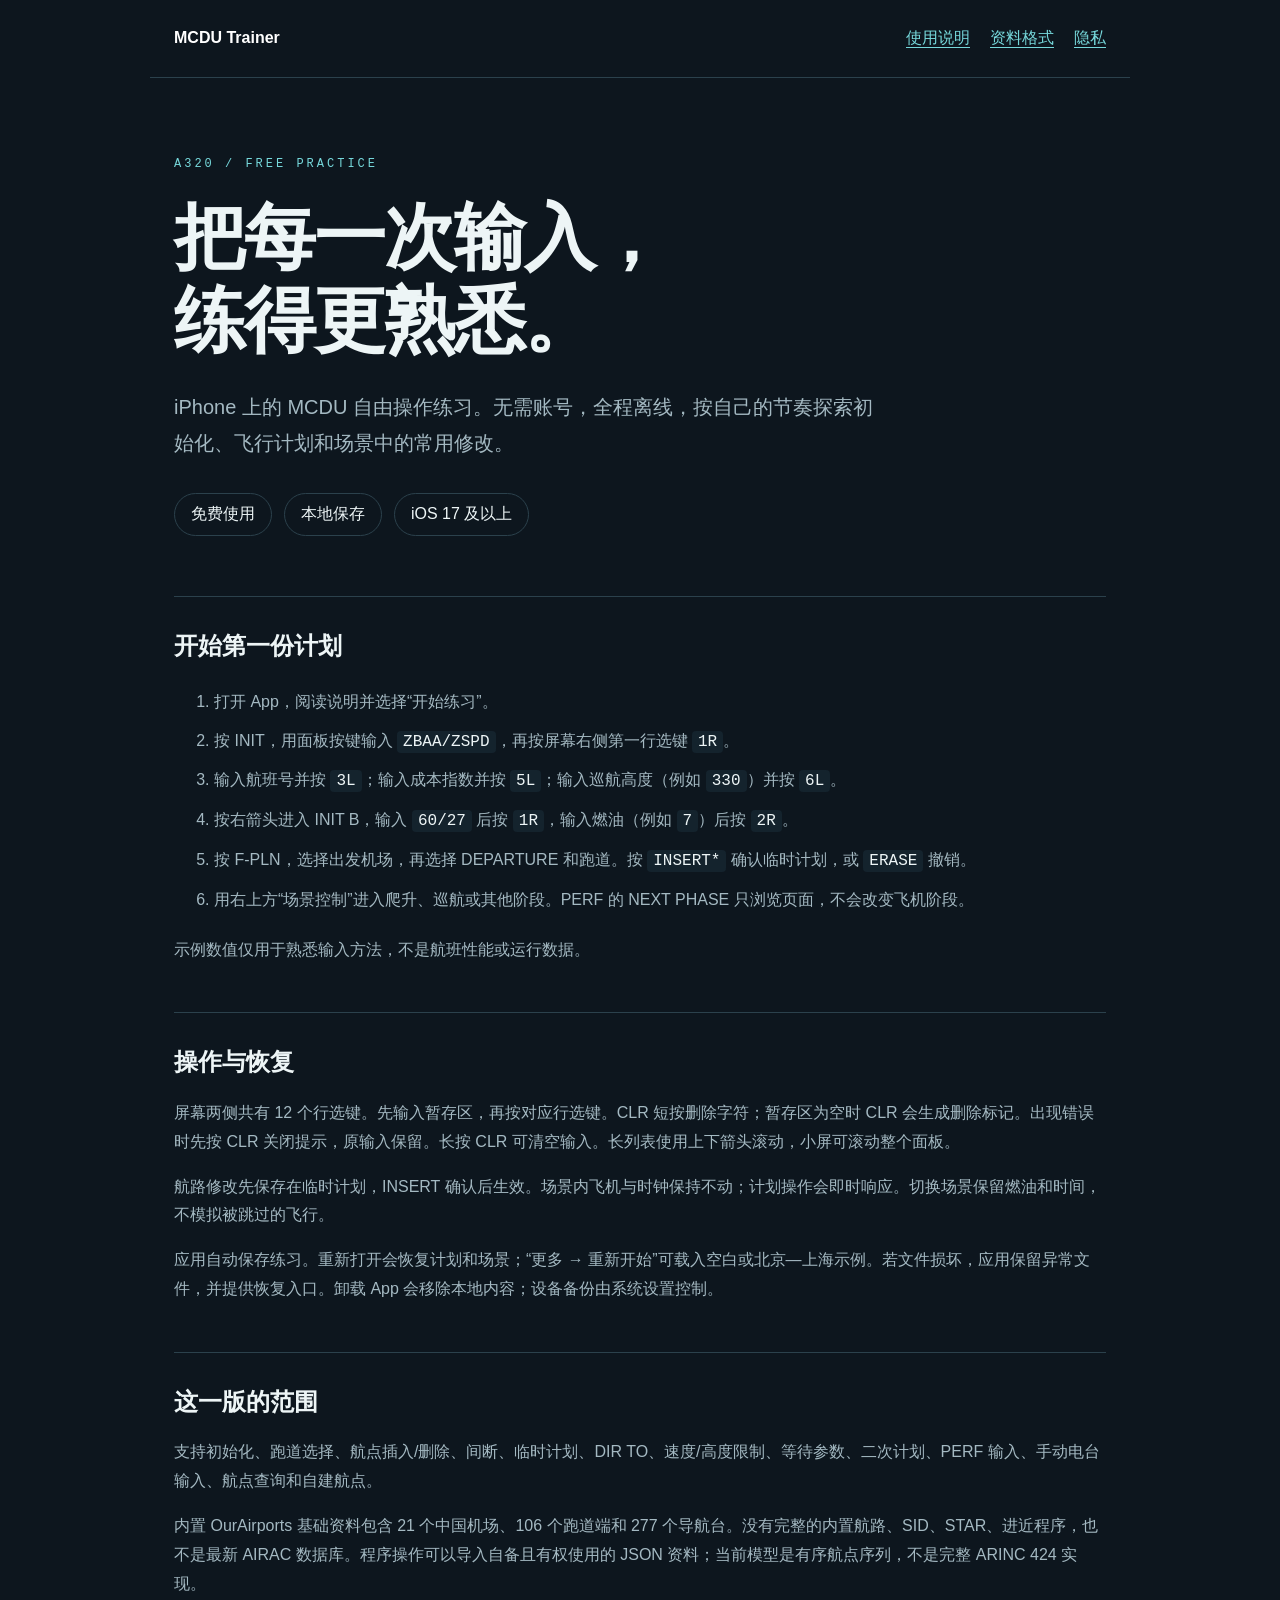
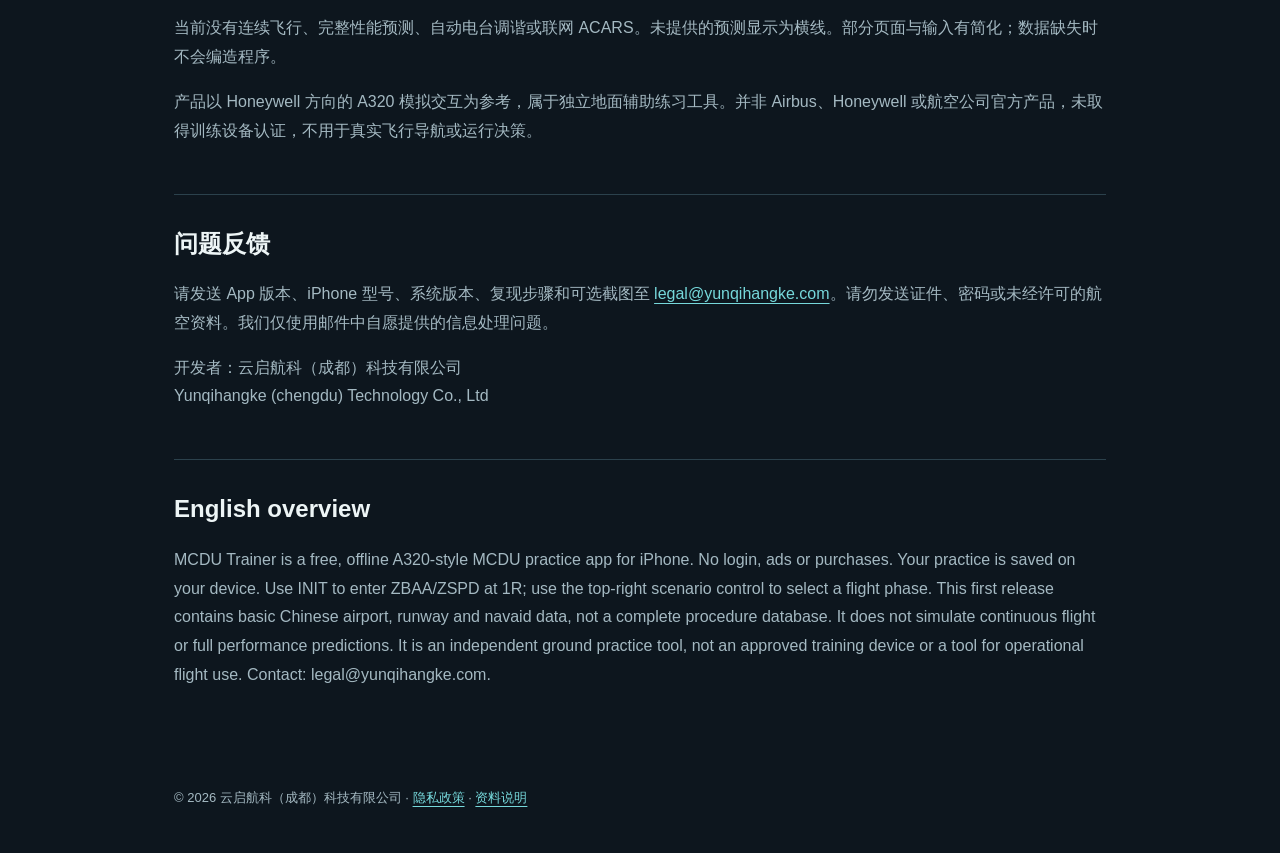
==== index.html @ 1fb32c71 "Publish MCDU Trainer support and privacy documentation" ====
<!doctype html><html lang="zh-CN"><meta charset="utf-8"><meta name="viewport" content="width=device-width,initial-scale=1"><title>MCDU Trainer · 使用与支持</title><link rel="stylesheet" href="style.css"><body>
<header><a href="./">MCDU Trainer</a><nav><a href="#start">使用说明</a><a href="data.html">资料格式</a><a href="privacy.html">隐私</a></nav></header>
<main><p class="eyebrow">A320 / FREE PRACTICE</p><h1>把每一次输入，<br>练得更熟悉。</h1><p class="lead">iPhone 上的 MCDU 自由操作练习。无需账号，全程离线，按自己的节奏探索初始化、飞行计划和场景中的常用修改。</p>
<div class="facts"><span>免费使用</span><span>本地保存</span><span>iOS 17 及以上</span></div>
<section id="start"><h2>开始第一份计划</h2><ol><li>打开 App，阅读说明并选择“开始练习”。</li><li>按 INIT，用面板按键输入 <code>ZBAA/ZSPD</code>，再按屏幕右侧第一行选键 <code>1R</code>。</li><li>输入航班号并按 <code>3L</code>；输入成本指数并按 <code>5L</code>；输入巡航高度（例如 <code>330</code>）并按 <code>6L</code>。</li><li>按右箭头进入 INIT B，输入 <code>60/27</code> 后按 <code>1R</code>，输入燃油（例如 <code>7</code>）后按 <code>2R</code>。</li><li>按 F-PLN，选择出发机场，再选择 DEPARTURE 和跑道。按 <code>INSERT*</code> 确认临时计划，或 <code>ERASE</code> 撤销。</li><li>用右上方“场景控制”进入爬升、巡航或其他阶段。PERF 的 NEXT PHASE 只浏览页面，不会改变飞机阶段。</li></ol><p>示例数值仅用于熟悉输入方法，不是航班性能或运行数据。</p></section>
<section><h2>操作与恢复</h2><p>屏幕两侧共有 12 个行选键。先输入暂存区，再按对应行选键。CLR 短按删除字符；暂存区为空时 CLR 会生成删除标记。出现错误时先按 CLR 关闭提示，原输入保留。长按 CLR 可清空输入。长列表使用上下箭头滚动，小屏可滚动整个面板。</p><p>航路修改先保存在临时计划，INSERT 确认后生效。场景内飞机与时钟保持不动；计划操作会即时响应。切换场景保留燃油和时间，不模拟被跳过的飞行。</p><p>应用自动保存练习。重新打开会恢复计划和场景；“更多 → 重新开始”可载入空白或北京—上海示例。若文件损坏，应用保留异常文件，并提供恢复入口。卸载 App 会移除本地内容；设备备份由系统设置控制。</p></section>
<section><h2>这一版的范围</h2><p>支持初始化、跑道选择、航点插入/删除、间断、临时计划、DIR TO、速度/高度限制、等待参数、二次计划、PERF 输入、手动电台输入、航点查询和自建航点。</p><p>内置 OurAirports 基础资料包含 21 个中国机场、106 个跑道端和 277 个导航台。没有完整的内置航路、SID、STAR、进近程序，也不是最新 AIRAC 数据库。程序操作可以导入自备且有权使用的 JSON 资料；当前模型是有序航点序列，不是完整 ARINC 424 实现。</p><p>当前没有连续飞行、完整性能预测、自动电台调谐或联网 ACARS。未提供的预测显示为横线。部分页面与输入有简化；数据缺失时不会编造程序。</p><p>产品以 Honeywell 方向的 A320 模拟交互为参考，属于独立地面辅助练习工具。并非 Airbus、Honeywell 或航空公司官方产品，未取得训练设备认证，不用于真实飞行导航或运行决策。</p></section>
<section><h2>问题反馈</h2><p>请发送 App 版本、iPhone 型号、系统版本、复现步骤和可选截图至 <a href="mailto:legal@yunqihangke.com">legal@yunqihangke.com</a>。请勿发送证件、密码或未经许可的航空资料。我们仅使用邮件中自愿提供的信息处理问题。</p><p>开发者：云启航科（成都）科技有限公司<br>Yunqihangke (chengdu) Technology Co., Ltd</p></section>
<section lang="en"><h2>English overview</h2><p>MCDU Trainer is a free, offline A320-style MCDU practice app for iPhone. No login, ads or purchases. Your practice is saved on your device. Use INIT to enter ZBAA/ZSPD at 1R; use the top-right scenario control to select a flight phase. This first release contains basic Chinese airport, runway and navaid data, not a complete procedure database. It does not simulate continuous flight or full performance predictions. It is an independent ground practice tool, not an approved training device or a tool for operational flight use. Contact: legal@yunqihangke.com.</p></section>
</main><footer>© 2026 云启航科（成都）科技有限公司 · <a href="privacy.html">隐私政策</a> · <a href="sources.html">资料说明</a></footer></body></html>
---- style.css ----
:root{color-scheme:dark;--bg:#0d161e;--panel:#14232d;--text:#edf5f6;--dim:#a4b9c2;--line:#2b414c;--accent:#76d8db}*{box-sizing:border-box}html{scroll-behavior:smooth}body{margin:0;background:var(--bg);color:var(--text);font:16px/1.8 -apple-system,BlinkMacSystemFont,"Segoe UI",sans-serif}header,main,footer{max-width:980px;margin:auto;padding:24px}header{display:flex;gap:24px;justify-content:space-between;border-bottom:1px solid var(--line)}header>a{font-weight:750;color:white;text-decoration:none}nav{display:flex;gap:20px}a{color:var(--accent);text-underline-offset:4px}h1{font-size:clamp(38px,7vw,72px);line-height:1.15;letter-spacing:-2px;margin:20px 0 28px}h2{font-size:24px;line-height:1.4;margin:0 0 20px}.eyebrow{letter-spacing:3px;color:var(--accent);font:12px/2 ui-monospace,monospace;margin-top:50px}.lead{font-size:20px;max-width:700px;color:var(--dim)}.facts{display:flex;flex-wrap:wrap;gap:12px;margin:32px 0 60px}.facts span{padding:6px 16px;border:1px solid var(--line);border-radius:100px}section{padding:32px 0;border-top:1px solid var(--line)}p,li{color:var(--dim)}li{padding:5px 0}code{background:var(--panel);padding:2px 6px;border-radius:4px;color:var(--text)}pre{overflow:auto;background:var(--panel);padding:24px;border-radius:12px;font:13px/1.7 ui-monospace,monospace}footer{font-size:13px;color:var(--dim);padding-bottom:48px}table{border-collapse:collapse;width:100%;font-size:14px}td,th{padding:12px;text-align:left;border:1px solid var(--line)}@media(max-width:560px){header{display:block}nav{margin-top:12px;font-size:14px}main{padding-top:8px}h1{letter-spacing:-1px}.eyebrow{margin-top:28px}}
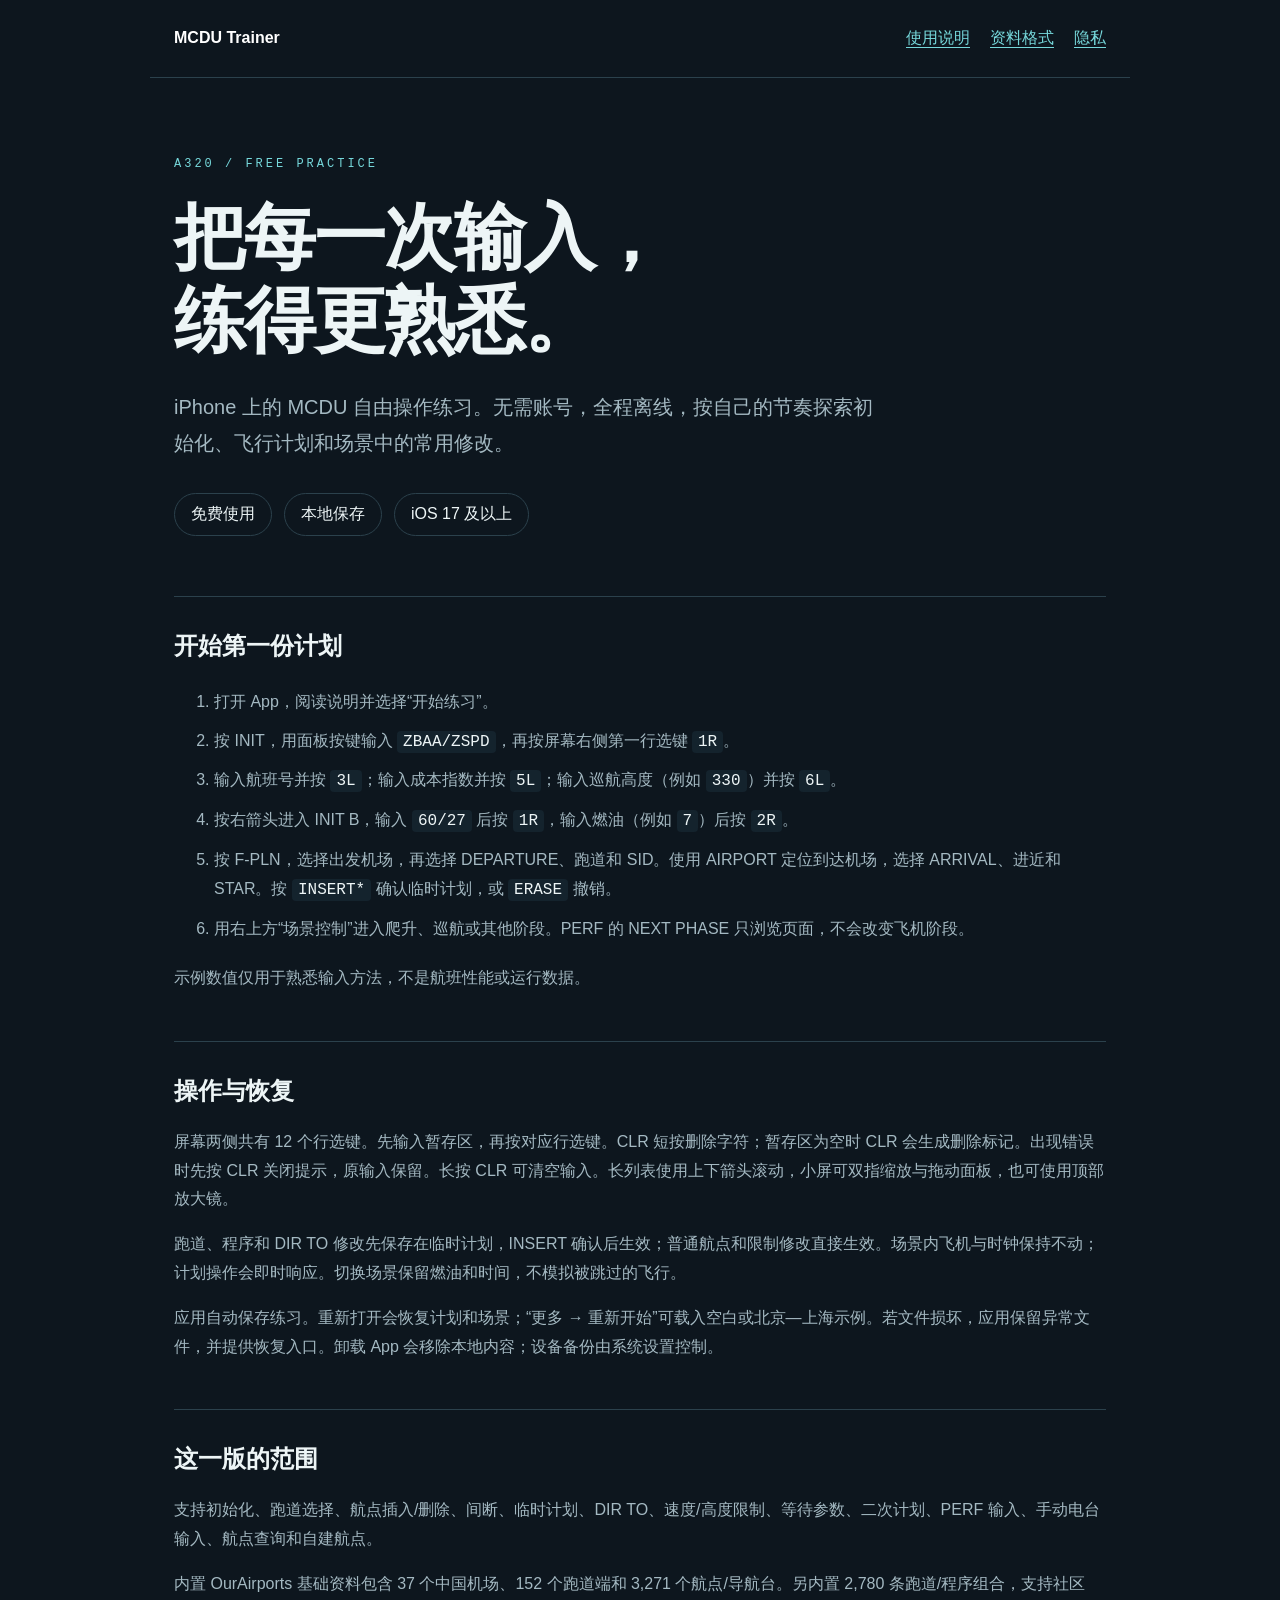
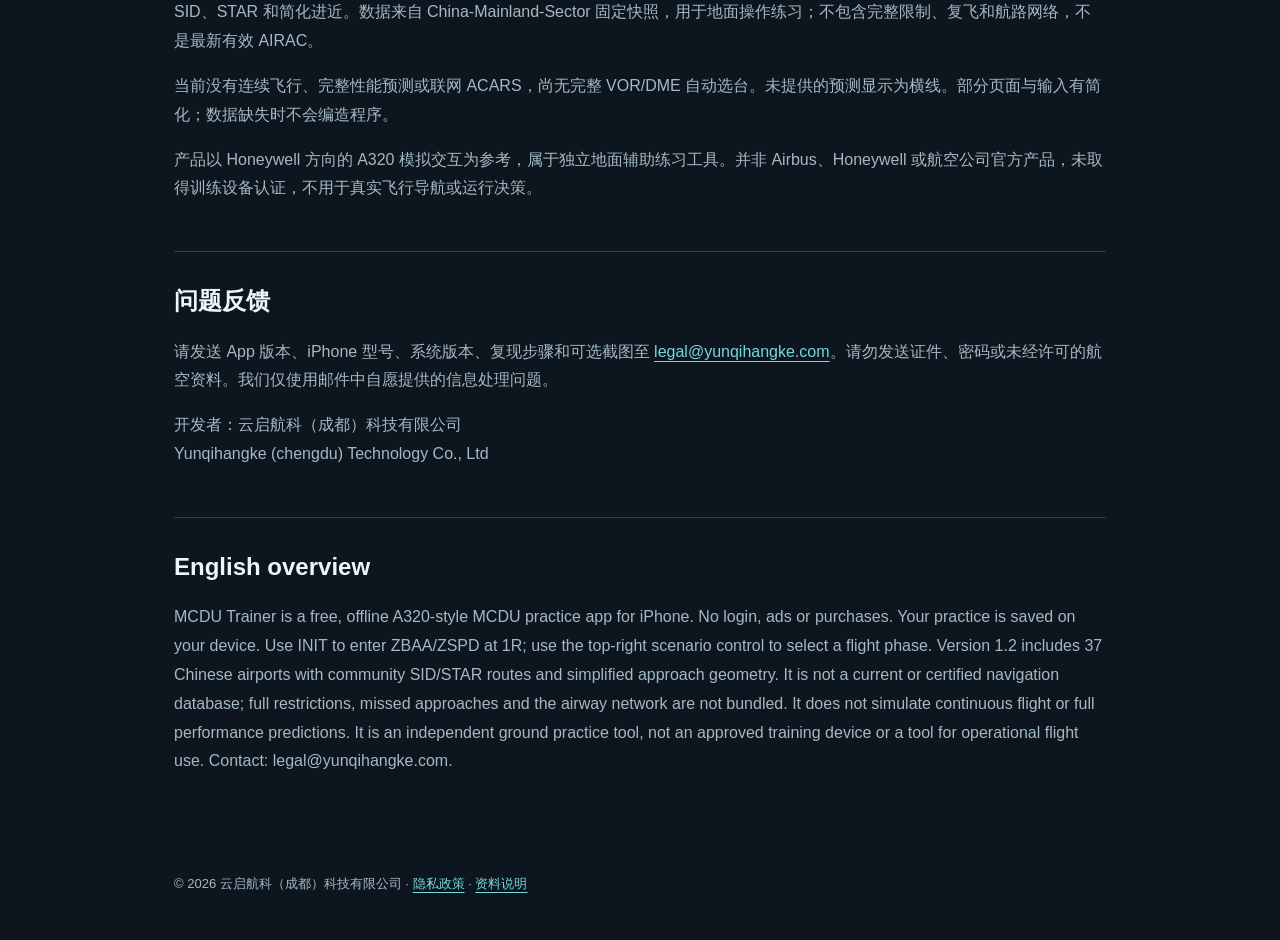
==== commit 553c1b54: "Document Chinese community navigation coverage and source package" ====
--- a/index.html
+++ b/index.html
@@ -2,9 +2,9 @@
 <header><a href="./">MCDU Trainer</a><nav><a href="#start">使用说明</a><a href="data.html">资料格式</a><a href="privacy.html">隐私</a></nav></header>
 <main><p class="eyebrow">A320 / FREE PRACTICE</p><h1>把每一次输入，<br>练得更熟悉。</h1><p class="lead">iPhone 上的 MCDU 自由操作练习。无需账号，全程离线，按自己的节奏探索初始化、飞行计划和场景中的常用修改。</p>
 <div class="facts"><span>免费使用</span><span>本地保存</span><span>iOS 17 及以上</span></div>
-<section id="start"><h2>开始第一份计划</h2><ol><li>打开 App，阅读说明并选择“开始练习”。</li><li>按 INIT，用面板按键输入 <code>ZBAA/ZSPD</code>，再按屏幕右侧第一行选键 <code>1R</code>。</li><li>输入航班号并按 <code>3L</code>；输入成本指数并按 <code>5L</code>；输入巡航高度（例如 <code>330</code>）并按 <code>6L</code>。</li><li>按右箭头进入 INIT B，输入 <code>60/27</code> 后按 <code>1R</code>，输入燃油（例如 <code>7</code>）后按 <code>2R</code>。</li><li>按 F-PLN，选择出发机场，再选择 DEPARTURE 和跑道。按 <code>INSERT*</code> 确认临时计划，或 <code>ERASE</code> 撤销。</li><li>用右上方“场景控制”进入爬升、巡航或其他阶段。PERF 的 NEXT PHASE 只浏览页面，不会改变飞机阶段。</li></ol><p>示例数值仅用于熟悉输入方法，不是航班性能或运行数据。</p></section>
-<section><h2>操作与恢复</h2><p>屏幕两侧共有 12 个行选键。先输入暂存区，再按对应行选键。CLR 短按删除字符；暂存区为空时 CLR 会生成删除标记。出现错误时先按 CLR 关闭提示，原输入保留。长按 CLR 可清空输入。长列表使用上下箭头滚动，小屏可滚动整个面板。</p><p>航路修改先保存在临时计划，INSERT 确认后生效。场景内飞机与时钟保持不动；计划操作会即时响应。切换场景保留燃油和时间，不模拟被跳过的飞行。</p><p>应用自动保存练习。重新打开会恢复计划和场景；“更多 → 重新开始”可载入空白或北京—上海示例。若文件损坏，应用保留异常文件，并提供恢复入口。卸载 App 会移除本地内容；设备备份由系统设置控制。</p></section>
-<section><h2>这一版的范围</h2><p>支持初始化、跑道选择、航点插入/删除、间断、临时计划、DIR TO、速度/高度限制、等待参数、二次计划、PERF 输入、手动电台输入、航点查询和自建航点。</p><p>内置 OurAirports 基础资料包含 21 个中国机场、106 个跑道端和 277 个导航台。没有完整的内置航路、SID、STAR、进近程序，也不是最新 AIRAC 数据库。程序操作可以导入自备且有权使用的 JSON 资料；当前模型是有序航点序列，不是完整 ARINC 424 实现。</p><p>当前没有连续飞行、完整性能预测、自动电台调谐或联网 ACARS。未提供的预测显示为横线。部分页面与输入有简化；数据缺失时不会编造程序。</p><p>产品以 Honeywell 方向的 A320 模拟交互为参考，属于独立地面辅助练习工具。并非 Airbus、Honeywell 或航空公司官方产品，未取得训练设备认证，不用于真实飞行导航或运行决策。</p></section>
+<section id="start"><h2>开始第一份计划</h2><ol><li>打开 App，阅读说明并选择“开始练习”。</li><li>按 INIT，用面板按键输入 <code>ZBAA/ZSPD</code>，再按屏幕右侧第一行选键 <code>1R</code>。</li><li>输入航班号并按 <code>3L</code>；输入成本指数并按 <code>5L</code>；输入巡航高度（例如 <code>330</code>）并按 <code>6L</code>。</li><li>按右箭头进入 INIT B，输入 <code>60/27</code> 后按 <code>1R</code>，输入燃油（例如 <code>7</code>）后按 <code>2R</code>。</li><li>按 F-PLN，选择出发机场，再选择 DEPARTURE、跑道和 SID。使用 AIRPORT 定位到达机场，选择 ARRIVAL、进近和 STAR。按 <code>INSERT*</code> 确认临时计划，或 <code>ERASE</code> 撤销。</li><li>用右上方“场景控制”进入爬升、巡航或其他阶段。PERF 的 NEXT PHASE 只浏览页面，不会改变飞机阶段。</li></ol><p>示例数值仅用于熟悉输入方法，不是航班性能或运行数据。</p></section>
+<section><h2>操作与恢复</h2><p>屏幕两侧共有 12 个行选键。先输入暂存区，再按对应行选键。CLR 短按删除字符；暂存区为空时 CLR 会生成删除标记。出现错误时先按 CLR 关闭提示，原输入保留。长按 CLR 可清空输入。长列表使用上下箭头滚动，小屏可双指缩放与拖动面板，也可使用顶部放大镜。</p><p>跑道、程序和 DIR TO 修改先保存在临时计划，INSERT 确认后生效；普通航点和限制修改直接生效。场景内飞机与时钟保持不动；计划操作会即时响应。切换场景保留燃油和时间，不模拟被跳过的飞行。</p><p>应用自动保存练习。重新打开会恢复计划和场景；“更多 → 重新开始”可载入空白或北京—上海示例。若文件损坏，应用保留异常文件，并提供恢复入口。卸载 App 会移除本地内容；设备备份由系统设置控制。</p></section>
+<section><h2>这一版的范围</h2><p>支持初始化、跑道选择、航点插入/删除、间断、临时计划、DIR TO、速度/高度限制、等待参数、二次计划、PERF 输入、手动电台输入、航点查询和自建航点。</p><p>内置 OurAirports 基础资料包含 37 个中国机场、152 个跑道端和 3,271 个航点/导航台。另内置 2,780 条跑道/程序组合，支持社区 SID、STAR 和简化进近。数据来自 China-Mainland-Sector 固定快照，用于地面操作练习；不包含完整限制、复飞和航路网络，不是最新有效 AIRAC。</p><p>当前没有连续飞行、完整性能预测或联网 ACARS，尚无完整 VOR/DME 自动选台。未提供的预测显示为横线。部分页面与输入有简化；数据缺失时不会编造程序。</p><p>产品以 Honeywell 方向的 A320 模拟交互为参考，属于独立地面辅助练习工具。并非 Airbus、Honeywell 或航空公司官方产品，未取得训练设备认证，不用于真实飞行导航或运行决策。</p></section>
 <section><h2>问题反馈</h2><p>请发送 App 版本、iPhone 型号、系统版本、复现步骤和可选截图至 <a href="mailto:legal@yunqihangke.com">legal@yunqihangke.com</a>。请勿发送证件、密码或未经许可的航空资料。我们仅使用邮件中自愿提供的信息处理问题。</p><p>开发者：云启航科（成都）科技有限公司<br>Yunqihangke (chengdu) Technology Co., Ltd</p></section>
-<section lang="en"><h2>English overview</h2><p>MCDU Trainer is a free, offline A320-style MCDU practice app for iPhone. No login, ads or purchases. Your practice is saved on your device. Use INIT to enter ZBAA/ZSPD at 1R; use the top-right scenario control to select a flight phase. This first release contains basic Chinese airport, runway and navaid data, not a complete procedure database. It does not simulate continuous flight or full performance predictions. It is an independent ground practice tool, not an approved training device or a tool for operational flight use. Contact: legal@yunqihangke.com.</p></section>
+<section lang="en"><h2>English overview</h2><p>MCDU Trainer is a free, offline A320-style MCDU practice app for iPhone. No login, ads or purchases. Your practice is saved on your device. Use INIT to enter ZBAA/ZSPD at 1R; use the top-right scenario control to select a flight phase. Version 1.2 includes 37 Chinese airports with community SID/STAR routes and simplified approach geometry. It is not a current or certified navigation database; full restrictions, missed approaches and the airway network are not bundled. It does not simulate continuous flight or full performance predictions. It is an independent ground practice tool, not an approved training device or a tool for operational flight use. Contact: legal@yunqihangke.com.</p></section>
 </main><footer>© 2026 云启航科（成都）科技有限公司 · <a href="privacy.html">隐私政策</a> · <a href="sources.html">资料说明</a></footer></body></html>
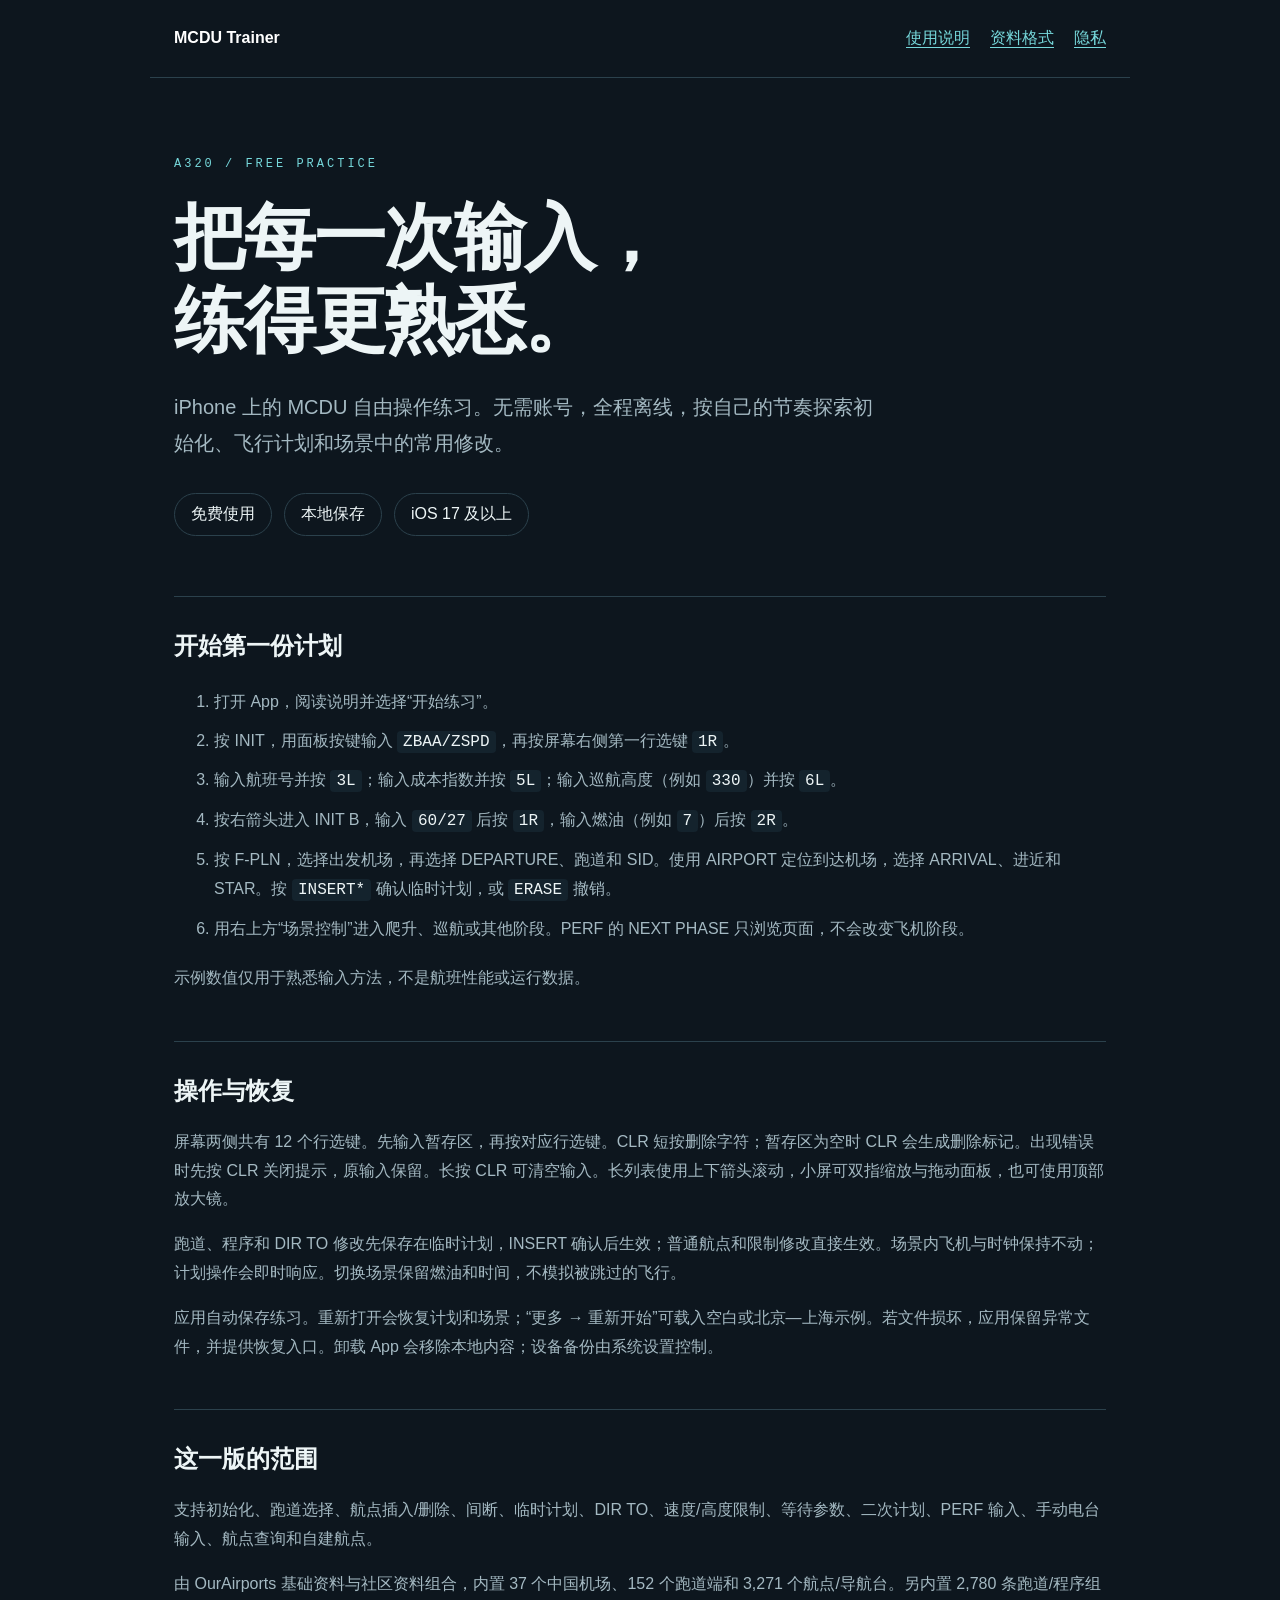
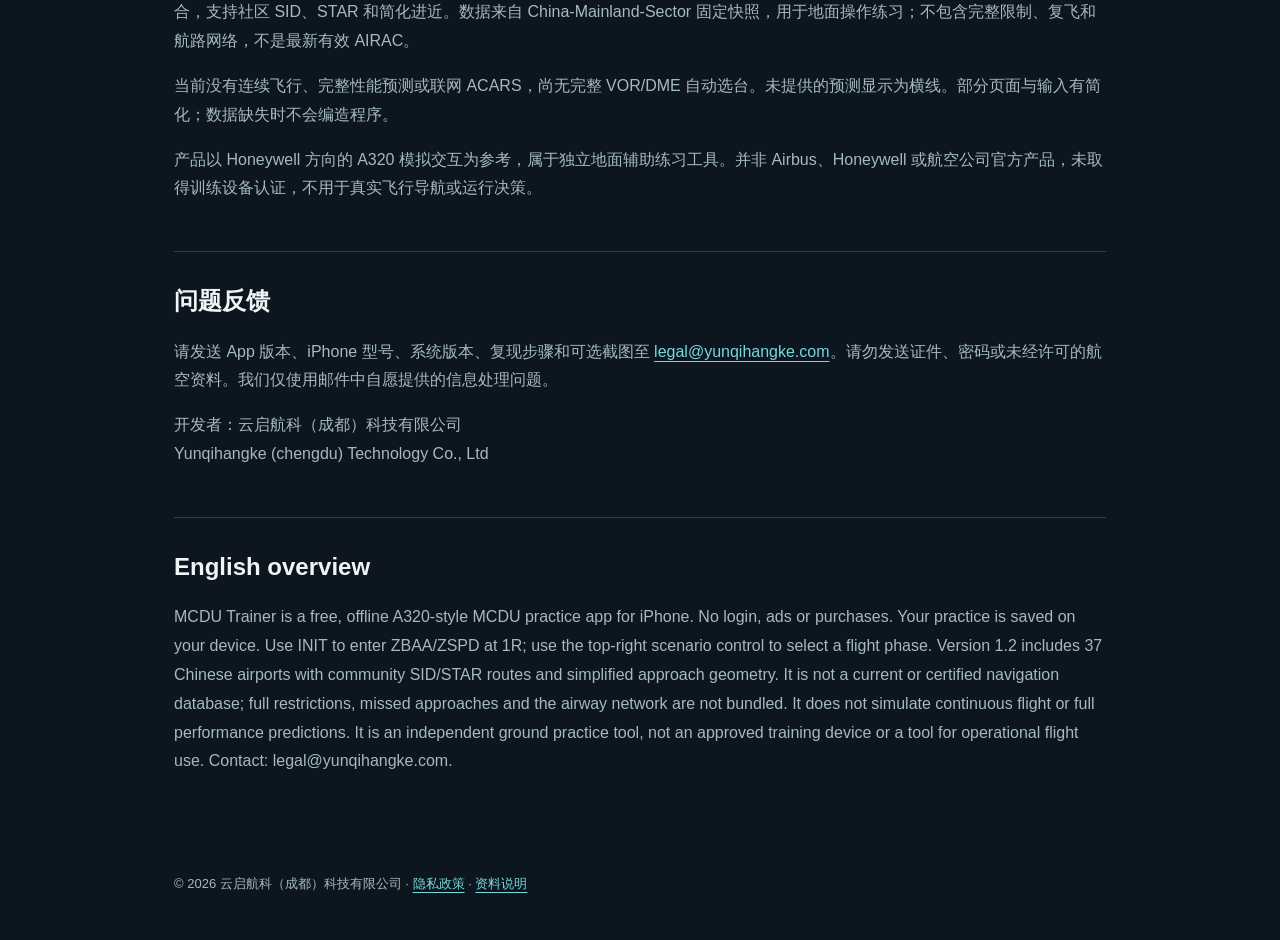
==== commit ec14cb16: "Clarify data provenance and include reproducible converter inputs" ====
--- a/index.html
+++ b/index.html
@@ -4,7 +4,7 @@
 <div class="facts"><span>免费使用</span><span>本地保存</span><span>iOS 17 及以上</span></div>
 <section id="start"><h2>开始第一份计划</h2><ol><li>打开 App，阅读说明并选择“开始练习”。</li><li>按 INIT，用面板按键输入 <code>ZBAA/ZSPD</code>，再按屏幕右侧第一行选键 <code>1R</code>。</li><li>输入航班号并按 <code>3L</code>；输入成本指数并按 <code>5L</code>；输入巡航高度（例如 <code>330</code>）并按 <code>6L</code>。</li><li>按右箭头进入 INIT B，输入 <code>60/27</code> 后按 <code>1R</code>，输入燃油（例如 <code>7</code>）后按 <code>2R</code>。</li><li>按 F-PLN，选择出发机场，再选择 DEPARTURE、跑道和 SID。使用 AIRPORT 定位到达机场，选择 ARRIVAL、进近和 STAR。按 <code>INSERT*</code> 确认临时计划，或 <code>ERASE</code> 撤销。</li><li>用右上方“场景控制”进入爬升、巡航或其他阶段。PERF 的 NEXT PHASE 只浏览页面，不会改变飞机阶段。</li></ol><p>示例数值仅用于熟悉输入方法，不是航班性能或运行数据。</p></section>
 <section><h2>操作与恢复</h2><p>屏幕两侧共有 12 个行选键。先输入暂存区，再按对应行选键。CLR 短按删除字符；暂存区为空时 CLR 会生成删除标记。出现错误时先按 CLR 关闭提示，原输入保留。长按 CLR 可清空输入。长列表使用上下箭头滚动，小屏可双指缩放与拖动面板，也可使用顶部放大镜。</p><p>跑道、程序和 DIR TO 修改先保存在临时计划，INSERT 确认后生效；普通航点和限制修改直接生效。场景内飞机与时钟保持不动；计划操作会即时响应。切换场景保留燃油和时间，不模拟被跳过的飞行。</p><p>应用自动保存练习。重新打开会恢复计划和场景；“更多 → 重新开始”可载入空白或北京—上海示例。若文件损坏，应用保留异常文件，并提供恢复入口。卸载 App 会移除本地内容；设备备份由系统设置控制。</p></section>
-<section><h2>这一版的范围</h2><p>支持初始化、跑道选择、航点插入/删除、间断、临时计划、DIR TO、速度/高度限制、等待参数、二次计划、PERF 输入、手动电台输入、航点查询和自建航点。</p><p>内置 OurAirports 基础资料包含 37 个中国机场、152 个跑道端和 3,271 个航点/导航台。另内置 2,780 条跑道/程序组合，支持社区 SID、STAR 和简化进近。数据来自 China-Mainland-Sector 固定快照，用于地面操作练习；不包含完整限制、复飞和航路网络，不是最新有效 AIRAC。</p><p>当前没有连续飞行、完整性能预测或联网 ACARS，尚无完整 VOR/DME 自动选台。未提供的预测显示为横线。部分页面与输入有简化；数据缺失时不会编造程序。</p><p>产品以 Honeywell 方向的 A320 模拟交互为参考，属于独立地面辅助练习工具。并非 Airbus、Honeywell 或航空公司官方产品，未取得训练设备认证，不用于真实飞行导航或运行决策。</p></section>
+<section><h2>这一版的范围</h2><p>支持初始化、跑道选择、航点插入/删除、间断、临时计划、DIR TO、速度/高度限制、等待参数、二次计划、PERF 输入、手动电台输入、航点查询和自建航点。</p><p>由 OurAirports 基础资料与社区资料组合，内置 37 个中国机场、152 个跑道端和 3,271 个航点/导航台。另内置 2,780 条跑道/程序组合，支持社区 SID、STAR 和简化进近。数据来自 China-Mainland-Sector 固定快照，用于地面操作练习；不包含完整限制、复飞和航路网络，不是最新有效 AIRAC。</p><p>当前没有连续飞行、完整性能预测或联网 ACARS，尚无完整 VOR/DME 自动选台。未提供的预测显示为横线。部分页面与输入有简化；数据缺失时不会编造程序。</p><p>产品以 Honeywell 方向的 A320 模拟交互为参考，属于独立地面辅助练习工具。并非 Airbus、Honeywell 或航空公司官方产品，未取得训练设备认证，不用于真实飞行导航或运行决策。</p></section>
 <section><h2>问题反馈</h2><p>请发送 App 版本、iPhone 型号、系统版本、复现步骤和可选截图至 <a href="mailto:legal@yunqihangke.com">legal@yunqihangke.com</a>。请勿发送证件、密码或未经许可的航空资料。我们仅使用邮件中自愿提供的信息处理问题。</p><p>开发者：云启航科（成都）科技有限公司<br>Yunqihangke (chengdu) Technology Co., Ltd</p></section>
 <section lang="en"><h2>English overview</h2><p>MCDU Trainer is a free, offline A320-style MCDU practice app for iPhone. No login, ads or purchases. Your practice is saved on your device. Use INIT to enter ZBAA/ZSPD at 1R; use the top-right scenario control to select a flight phase. Version 1.2 includes 37 Chinese airports with community SID/STAR routes and simplified approach geometry. It is not a current or certified navigation database; full restrictions, missed approaches and the airway network are not bundled. It does not simulate continuous flight or full performance predictions. It is an independent ground practice tool, not an approved training device or a tool for operational flight use. Contact: legal@yunqihangke.com.</p></section>
 </main><footer>© 2026 云启航科（成都）科技有限公司 · <a href="privacy.html">隐私政策</a> · <a href="sources.html">资料说明</a></footer></body></html>
